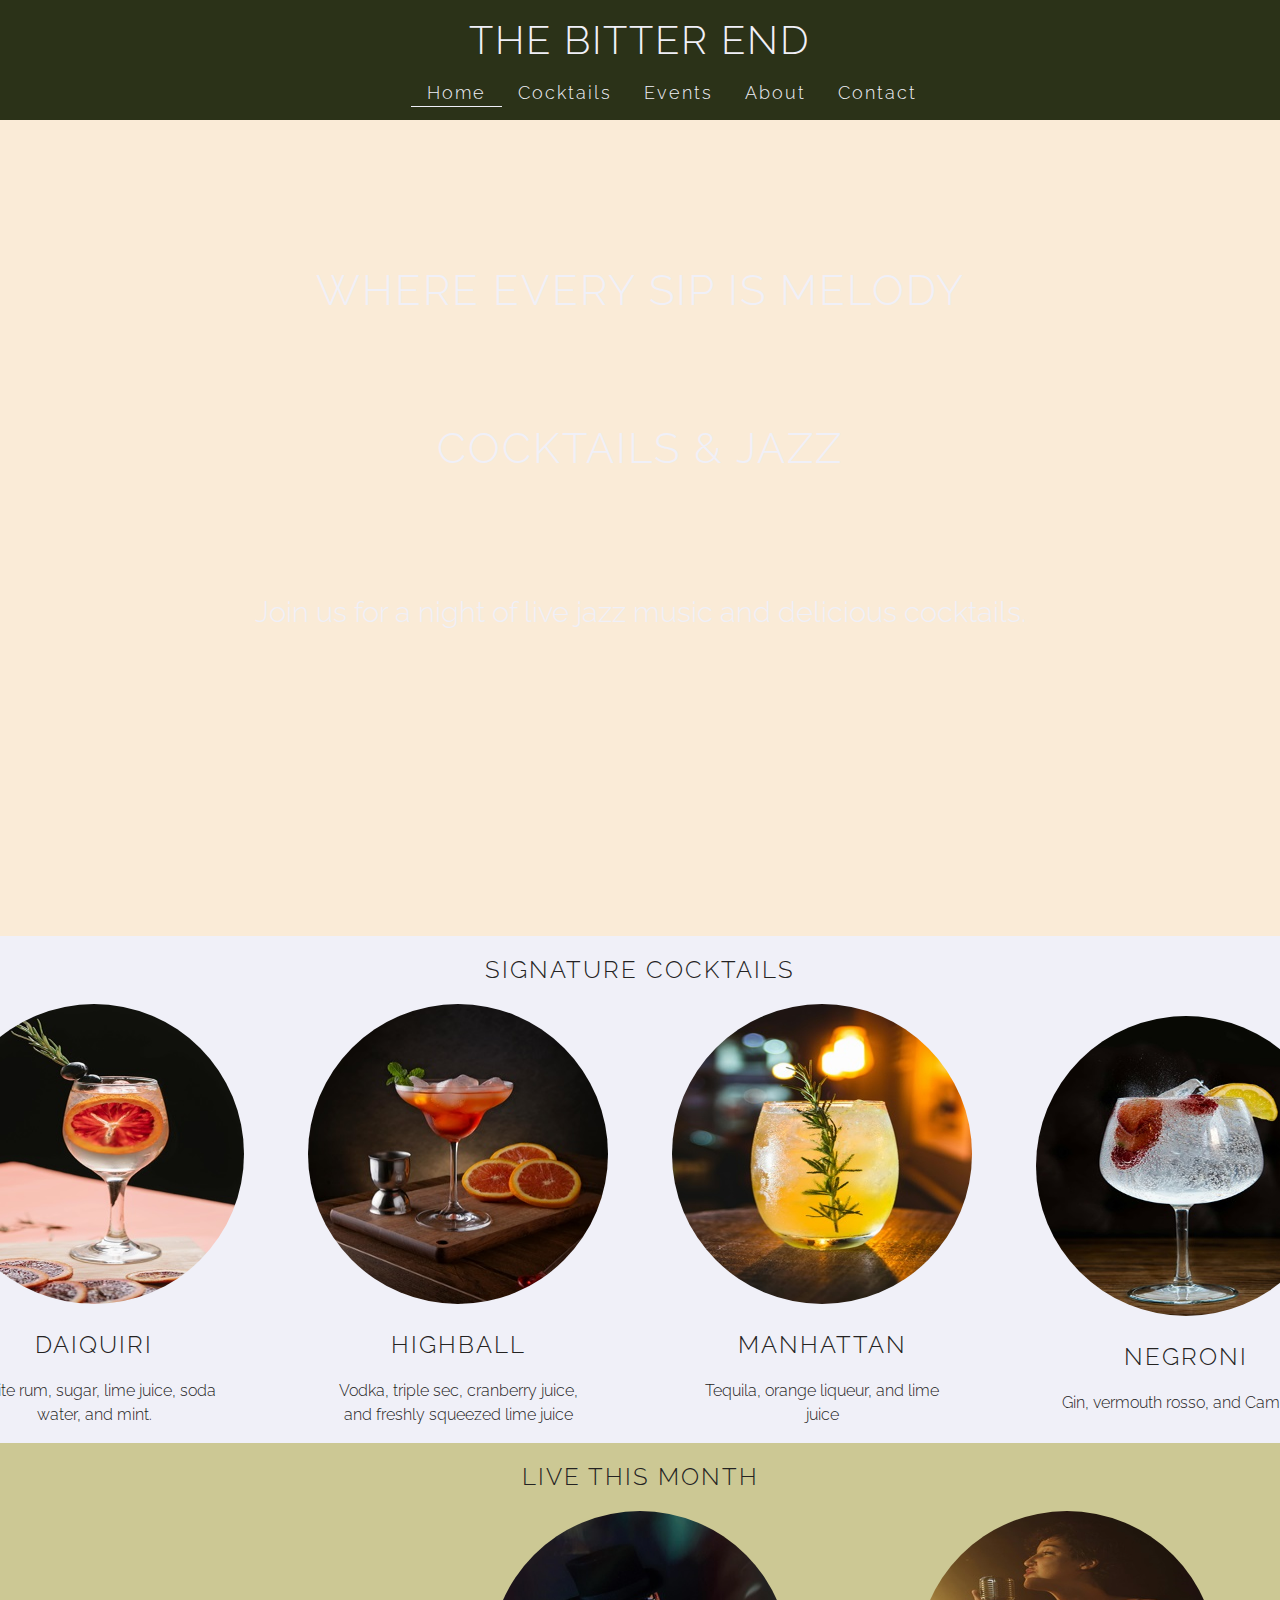
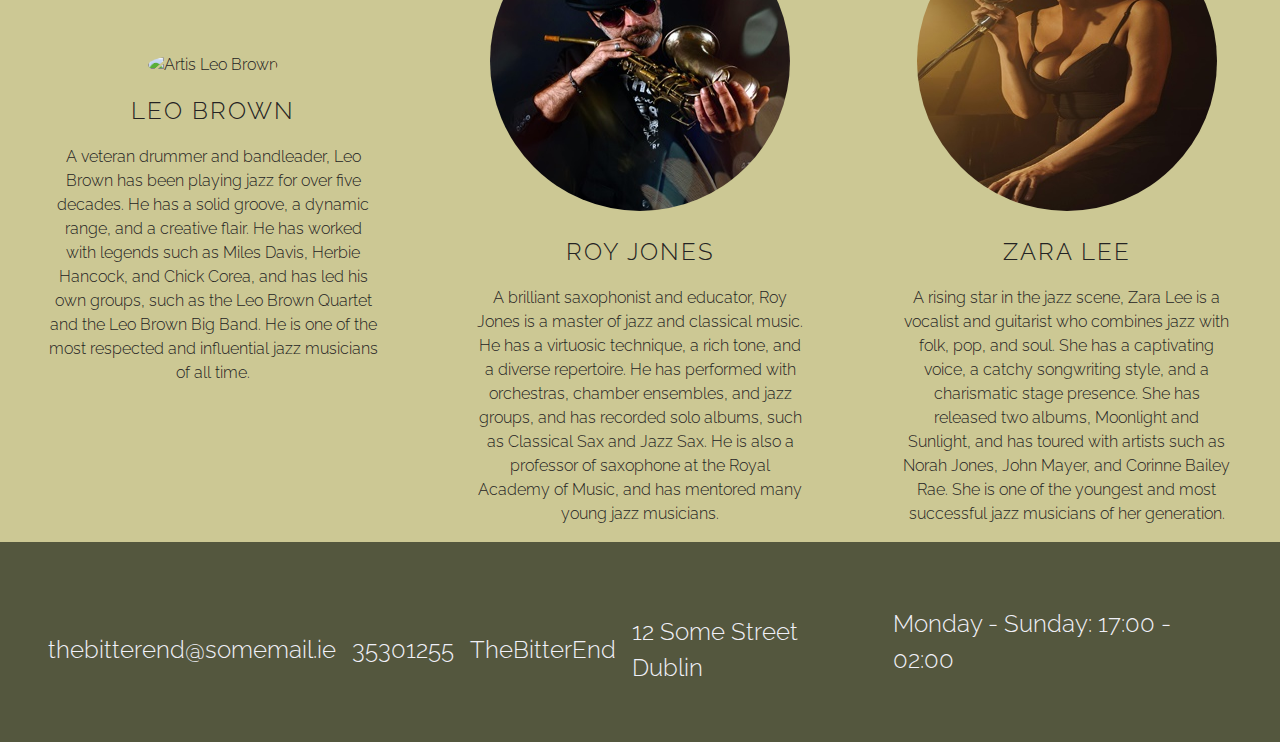
==== index.html @ bc0cfa6f "Update meta tags and remove unnecessary closing tags" ====
<!DOCTYPE html>
<html lang="en">

<head>
    <meta charset="UTF-8">
    <meta name="viewport" content="width=device-width, initial-scale=1.0">

    <!--Meta tags for search engines-->

    <meta name="description" content="The Bitter End is a cocktail bar in Dublin, Ireland. We offer a wide range of
    cocktails and live jazz music.">
    <meta name="keywords"
        content="cocktails, jazz, bar, dublin, ireland, live music, drinks, whiskey, gin, events, cocktail menu">
    <meta name="author" content="The Bitter End">

    <!--Title-->

    <title>The Bitter End</title>

    <!--Favicon-->

    <link rel="apple-touch-icon" sizes="180x180" href="assets/favicon/apple-touch-icon.png">
    <link rel="icon" type="image/png" sizes="32x32" href="assets/favicon/favicon-32x32.png">
    <link rel="icon" type="image/png" sizes="16x16" href="assets/favicon/favicon-16x16.png">
    <link rel="manifest" href="/site.webmanifest">

    <!--Stylesheet links-->

    <link rel="stylesheet" href="assets/css/style.css" type="text/css">

</head>

<body>

    <!--Header-->

    <header>

        <!--Navigation and logo-->

        <label id="top-nav">

                <a href="index.html"><h1 id="logo" class="heading">The Bitter End</h1></a>
            
            <input type="checkbox" id="menu-toggle">
            <nav>
                <ul id="menu">
                    <li><a href="index.html" aria-label="Go to the top of the page" class="active">Home</a></li>
                    <li><a href="drink-menu.html" aria-label="Go to the cocktail menu">Cocktails</a></li>
                    <li><a href="events.html" aria-label="Go to the event page">Events</a></li>
                    <li><a href="about.html" aria-label="Go to the about page">About</a></li>
                    <li><a href="contact.html" aria-label="Go to the contact page">Contact</a></li>
                </ul>
            </nav>
            <span class="icon-bars"><i class="fas fa-bars"></i></span>
        </label>

    </header>

    <!--Main-->

    <main>

        <!--Hero section-->

        <section id="hero">
            <video autoplay muted id="hero-video">
                <source src="assets/video/hero.mp4" type="video/mp4">
                Your browser does not support HTML5 video
            </video>
            <div id="hero-text">
                <h2 class="heading">Where every sip is melody</h2>
                <h3 class="heading">Cocktails & Jazz</h3>
                <p><small><small>Join us for a night of live jazz music and delicious cocktails.</small></small></p>
            </div>
        </section>

        <!--Drinks section-->

        <section id="drinks">
            <h2 class="heading">Signature Cocktails</h2>
            <div id="drink-container">
                <div class="drink-text">
                    <figure>
                        <img src="assets/images/Daiquiri.jpg" alt="Cocktail Daiquiri in glass with ice" class="round-images">
                    </figure>
                    <h3 class="heading">Daiquiri</h3>
                    <p>White rum, sugar, lime juice, soda water, and mint.</p>
                </div>

                <div class="drink-text">
                    <figure>
                        <img src="assets/images/Highball.jpg" alt="Cocktail Highball in glass with ice" class="round-images">
                    </figure>
                    <h3 class="heading">Highball</h3>
                    <p>Vodka, triple sec, cranberry juice, and freshly squeezed lime juice</p>
                </div>

                <div class="drink-text">
                    <figure>
                        <img src="assets/images/Manhattan.jpg" alt="Cocktail Manhattan glass with ice" class="round-images">
                    </figure>
                    <h3 class="heading">Manhattan</h3>
                    <p>Tequila, orange liqueur, and lime juice</p>
                </div>

                <div class="drink-text">
                    <figure>
                        <img src="assets/images/Negroni.jpeg" alt="Cocktail Negroni in glass with ice" class="round-images">
                    </figure>
                    <h3 class="heading">Negroni</h3>
                    <p>Gin, vermouth rosso, and Campari.</p>
                </div>

            </div>
        </section>

        <!--Events section-->

        <section id="events">
            <h2 class="heading">Live This Month</h2>
            <div id="event-container">
                <div class="event-text">
                    <figure>
                        <img src="assets/images/Leo-Brown.jpg" alt="Artis Leo Brown" class="round-images">
                    </figure>
                    <h3 class="heading">Leo Brown</h3>
                    <p>A veteran drummer and bandleader, Leo Brown has been playing jazz for over five decades. He has a
                        solid groove, a dynamic range, and a creative flair. He has worked with legends such as Miles
                        Davis, Herbie Hancock, and Chick Corea, and has led his own groups, such as the Leo Brown
                        Quartet and the Leo Brown Big Band. He is one of the most respected and influential jazz
                        musicians of all time.</p>
                </div>

                <div class="event-text">
                    <figure>
                        <img src="assets/images/Roy-Jones.jpg" alt="Artist Roy Jones" class="round-images">
                    </figure>
                    <h3 class="heading">Roy Jones</h3>
                    <p>A brilliant saxophonist and educator, Roy Jones is a master of jazz and classical music. He has a
                        virtuosic technique, a rich tone, and a diverse repertoire. He has performed with orchestras,
                        chamber ensembles, and jazz groups, and has recorded solo albums, such as Classical Sax and Jazz
                        Sax. He is also a professor of saxophone at the Royal Academy of Music, and has mentored many
                        young jazz musicians.</p>
                </div>

                <div class="event-text">
                    <figure>
                        <img src="assets/images/Zara-Lee.jpg" alt="Artis Zara Lee" class="round-images">
                    </figure>
                    <h3 class="heading">Zara Lee</h3>
                    <p>A rising star in the jazz scene, Zara Lee is a vocalist and guitarist who combines jazz with
                        folk, pop, and soul. She has a captivating voice, a catchy songwriting style, and a charismatic
                        stage presence. She has released two albums, Moonlight and Sunlight, and has toured with artists
                        such as Norah Jones, John Mayer, and Corinne Bailey Rae. She is one of the youngest and most
                        successful jazz musicians of her generation.</p>
                </div>

            </div>
        </section>

    </main>

    <!--Footer-->

    <footer>

        <!--Contact info container-->

        <div id="contact-container">

            <!--Email-->

            <div id="email">
                <a href="mailto:thebitterend@somemail.ie" target="_blank" rel="noopener"
                    aria-label="Send us an email (link opens in a new tab)"><i
                        class="fas fa-envelope"></i>thebitterend@somemail.ie</a>
            </div>

            <!--Phone-->

            <div id="phone">
                <a href="tel:35301255" target="_blank" rel="noopener" aria-label="Call us (link opens in a new tab)"><i
                        class="fas fa-phone"></i>35301255</a>
            </div>

            <!--Social media-->

            <div id="social-media">
                <a href="https://www.instagram.com" target="_blank" rel="noopener"
                    aria-label="Visit us on Instagram (link opens in a new tab)"><i
                        class="fab fa-instagram"></i>TheBitterEnd</a>
            </div>

            <!--Location-->

            <div id="location">
                <a href="https://www.google.com/maps" target="_blank" rel="noopener"
                    aria-label="Visit us on Instagram (link opens in a new tab)"><i class="fas fa-map-marker-alt"></i>12
                    Some
                    Street Dublin</a>
            </div>

            <!--Opening hours-->

            <div id="hours">
                <i class="far fa-clock"></i>
                <p>Monday - Sunday: 17:00 - 02:00</p>
            </div>

        </div>

    </footer>

    <!--Kit for FontAwesome-->

    <script src="https://kit.fontawesome.com/b5858c5905.js" crossorigin="anonymous"></script>

    <!--Link to JavaScript file-->

    <script src="assets/js/script.js"></script>

</body>

</html>
---- assets/css/style.css ----
/* This is the main stylesheet for the site */
/* Import Google fonts */
@import url('https://fonts.googleapis.com/css2?family=Raleway:ital,wght@0,100..900;1,100..900&display=swap');

/* Override browser defaults */
* {
    margin: 0;
    padding: 0;
    box-sizing: border-box;
}

/* Set global styles */
body {
    background-color: #faebd7;
    min-height: 100vh;
    display: flex;
    flex-direction: column;
    /* Generic font for the site */
    font-family: 'Raleway', sans-serif;
    font-optical-sizing: auto;
    font-weight: 300;
    line-height: 1.5;
    color: #242323;
}

/* Set styles for headings */
.heading {
    font-size: 1.5rem;
    padding: 1rem;
    text-transform: uppercase;
    letter-spacing: 2px;
    font-weight: 300;
}

/* Header and logo */
header {
    background-color: #2b3218;
    position: fixed;
    width: 100%;
    z-index: 1;
    height: 50px;
}

#logo {
    color: #f0f0f8;
    padding: 10px;
    font-weight: 300;
    margin: 0 10px;
}

/* Navigation menu */
#top-nav a {
    text-decoration: none;
    display: block;
    width: 70%;
    /* Remove underline from links */
}

li>a {
    color: #242323;
}

#menu {
    font-size: 110%;
    letter-spacing: 2px;
    list-style: none;
}

/* Hide the checkbox */
#menu-toggle {
    display: none;
}

/*Style bars menu icon */
.icon-bars {
    display: block;
    position: absolute;
    right: 20px;
    top: 0;
    z-index: 2;
    font-size: 25px;
    cursor: pointer;
    color: #f0f0f8;
    padding-top: 5px;
}

/* Style Navigation menu */
nav {
    position: fixed;
    left: -250px;
    width: 250px;
    height: 100%;
    background-color: #f0f0f8;
    transition: 0.5s;
    z-index: 1;
}

/* Style Navigation menu links */
nav ul li a {
    display: block;
    padding: 15px;
}

/* Style the active link */
nav ul li a.active {
    background-color: #ccc894;
}

#menu a:hover {
    background-color: #ccc89465;
}

/* Show the navigation menu when checkbox is checked */
#menu-toggle:checked+nav {
    left: 0;
}

/* Main */
main {
    /* Make main take up all available space and push footer to bottom */
    flex: 1 0 auto;
    /* Enable flex properties for child elements */
    display: flex;
    flex-direction: column;
    /* Add space between main and footer */
    margin-top: 36px;
}

/* Hero section */
#hero {
    width: 100%;
    height: 100vh;
}

/* Style hero video background */
#hero-video {
    width: 100%;
    height: 100%;
    object-fit: cover;
}

/*Center and align content in hero section */
#hero-text {
    font-size: 130%;
    display: flex;
    flex-direction: column;
    justify-content: center;
    width: 100%;
    text-align: center;
    position: absolute;
    top: 50%;
    left: 50%;
    transform: translate(-50%, -50%);
    padding: 0 5px;
    color: #f0f0f8;
}

#hero-text h3,
#hero-text p {
    padding-top: 80px;
}

/* Drinks / events drink-menu.html/about pages sections to center containt */
#drinks,
#events,
#cocktail-menu,
#about {
    background-color: #f0f0f8;
    text-align: center;
    display: flex;
    flex-direction: column;
    justify-content: center;
    align-items: center;
}

.drink-container>h2,
h3,
p {
    padding: 0 1rem 1rem 1rem;
}

/* Style images of the page make them round */
.round-images {
    height: 90vw;
    width: 90vw;
    border-radius: 50%;
    max-height: 300px;
    max-width: 300px;
}

/* Events section */
#events {
    background-color: #ccc894;
}

/* Footer */
footer {
    background-color: rgb(43, 50, 24, 0.8);
    color: #f0f0f8;
}

/* style for footer links */
#contact-container div {
    display: flex;
    flex-direction: column;
    justify-content: center;
    align-items: center;
    padding: 0.5rem;
}

/* Display icon on top */
#contact-container i {
    display: block;
    font-size: 150%;
    text-align: center;
    padding-bottom: 1rem;
}

footer a {
    text-decoration: none;
    color: #f0f0f8;
}

/* Style for drink-menu page */
#menu-container h1 {
    text-decoration-line: underline;
    font-size: 200%;
}

/* Create border around cocktail menu on drink-menu.html */
#menu-container {
    border: 2px solid #242323;
    padding: 20px;
    margin: 20px 20px;
    max-width: 600px;
}

/* About.html page */
#about-text {
    max-width: 800px;
    padding: 0 20px;
}

#about-image {
    width: 100%;
    height: 200px;
}

.about-heading {
    text-decoration-line: underline;
}

/* Contact.html page */
/* Style contact form */
#contact-form {
    background-image: url('../images/contact-form.webp');
    background-size: cover;
    background-position: 75%;
    padding: 10px;
    flex-grow: 1;
}

form {
    background-color: rgb(60, 60, 60, 0.8);
    color: #f0f0f8;
    padding: 0 10px 10px 10px;
}

.input-text {
    width: 100%;
    padding: 10px;
    color: #f0f0f8;
    background-color: transparent;
    border: 1px solid #fff;
    border-radius: 2px;
    margin: 5px 0 10px 0;
}

textarea {
    height: 200px;
}

.input-text:hover {
    border-color: #242323;
}

/* Change color of placeholder text */
::placeholder {
    color: #ffffffa4;
}

/* Style submit button */
#submit-button {
    font-size: 100%;
    padding: 10px 20px;
    border-radius: 2px;
    border: 1px solid #f0f0f8;
    cursor: pointer;
}

#submit-button:hover {
    background-color: #8E9680;
}

/* Style for confirmation message */
#confirmation-page {
    background-image: url('../images/confirmation-image.jpg');
    background-size: cover;
    padding: 10px;
    flex-grow: 1;

}

#confirmation-message {
    background-color: rgb(60, 60, 60, 0.8);
    color: #f0f0f8;
    padding: 10px 10px 20px 10px;
    margin: 40px;
    text-align: center;
    border: 1px solid #242323;
}

/* Style for back to home link */
.button {
    display: inline-block;
    padding: 10px 20px;
    background-color: #f0f0f8;
    color: #242323;
    text-align: center;
    border-radius: 5px;
    font-weight: bold;
    text-decoration: none;
}

/* Styles for events.html page */
table {
    border-collapse: collapse;
    text-align: center;
    margin: 40px 5px;
}

td,
th {
    border: 1px solid #242323;
}

table a {
    text-decoration: none;
    color: #242323;
}

.hide {
    display: none;
}

#event-page h2,
h3,
h4 {
    text-transform: uppercase;
    letter-spacing: 0.8px;
    font-weight: 500;
}

/* Media queries for responsive design */
/* For tablets and larger screens 768px and up */
@media (min-width: 768px) {

    /* Header and contetnt to be centered */
    header {
        display: block;
        text-align: center;
        justify-content: space-between;
        align-items: center;
        padding: 0 2rem;
        height: 120px;
    }
    
    #top-nav a {
        width: 100%;
    }

    /* Logo */
    #logo {
        font-size: 250%;
    }

    /* Navigation menu */
    nav {
        position: static;
        width: auto;
        height: auto;
        background-color: transparent;
    }

    /* Navigation menu links */
    nav ul {
        display: flex;
        flex-direction: row;
        justify-content: center;
    }

    nav ul li a {
        padding: 0;
        margin-left: 2rem;
        color: #f0f0f8;
    }

    /* Style active link */
    nav ul li a.active {
        background-color: transparent;
        border-bottom: 1px solid #f0f0f8;
    }

    #menu a:hover {
        background-color: transparent;
        border-bottom: 1px solid #f0f0f8;
    }

    /* Hide icon bars */
    .icon-bars {
        display: none;
    }

    #menu>li {
        margin-bottom: 0.5rem;
    }

    /* Hero section */
    #hero-text h2,
    #hero-text h3,
    #hero-text p {
        font-size: 200%;
    }

    /* Styles for events.html page */
    table {
        text-align: center;
        margin: 120px auto;
    }

    td {
        width: 300px;
        height: 75px;
    }

    #event-page {
        max-width: 940px;
        margin: 0 auto;
        height: 800px;
    }

    #event-page h4 {
        font-size: 20px;
    }

    #event-page h2 {
        font-size: 36px;
    }

    #event-page h3 {
        font-size: 24px;
    }

    table a:hover {
        color:#ccc894;
    }

    /* Drink menu page */
    /* Styles for drinks.html page*/
    #menu-container {
        margin-top: 90px;
    }

    /* About.html page */
    #about-image {
        width: 100%;
        height: 650px;
    }

    /* Contact.html page */
    #contact-form {
        background-position: center;
        position: relative;
        height: 900px;
    }

    form {
        max-width: 400px;
        position: absolute;
        left: 15%;
        top: 150px;
        padding: 0 20px 10px 20px;
    }

    /* Confirmation page */
    #confirmation-page {
        height: 900px;
        background-position: center;
        background-repeat: no-repeat;
        background-size: 100% 100%;
    }

    #confirmation-message {
        position: absolute;
        top: 40%;
        left: 50%;
        transform: translate(-50%, -50%);
        max-width: 800px;
    }

    .button:hover {
        background-color: #ccc894;
    }
    /* Footer */
#contact-container {
    font-size: 150%;
}
}

/* For Extra Large Devices (Large Laptops/Desktops) 1200px and up */
@media (min-width: 1200px) {

    /* Drinks and event section*/
    #drink-container,
    #event-container {
        display: flex;
        flex-direction: row;
        justify-content: space-evenly;
        align-items: center;
    }

    .drink-text,
    .event-text {
        width: 50%;
        padding: 0 2rem;
    }

    /*Footer */
    /* Display footer links in a row */
    #contact-container {
        display: flex;
        flex-direction: row;
        justify-content: space-evenly;
        padding: 4rem;
        font-size: 150%;
        padding: 40px;
    }
}
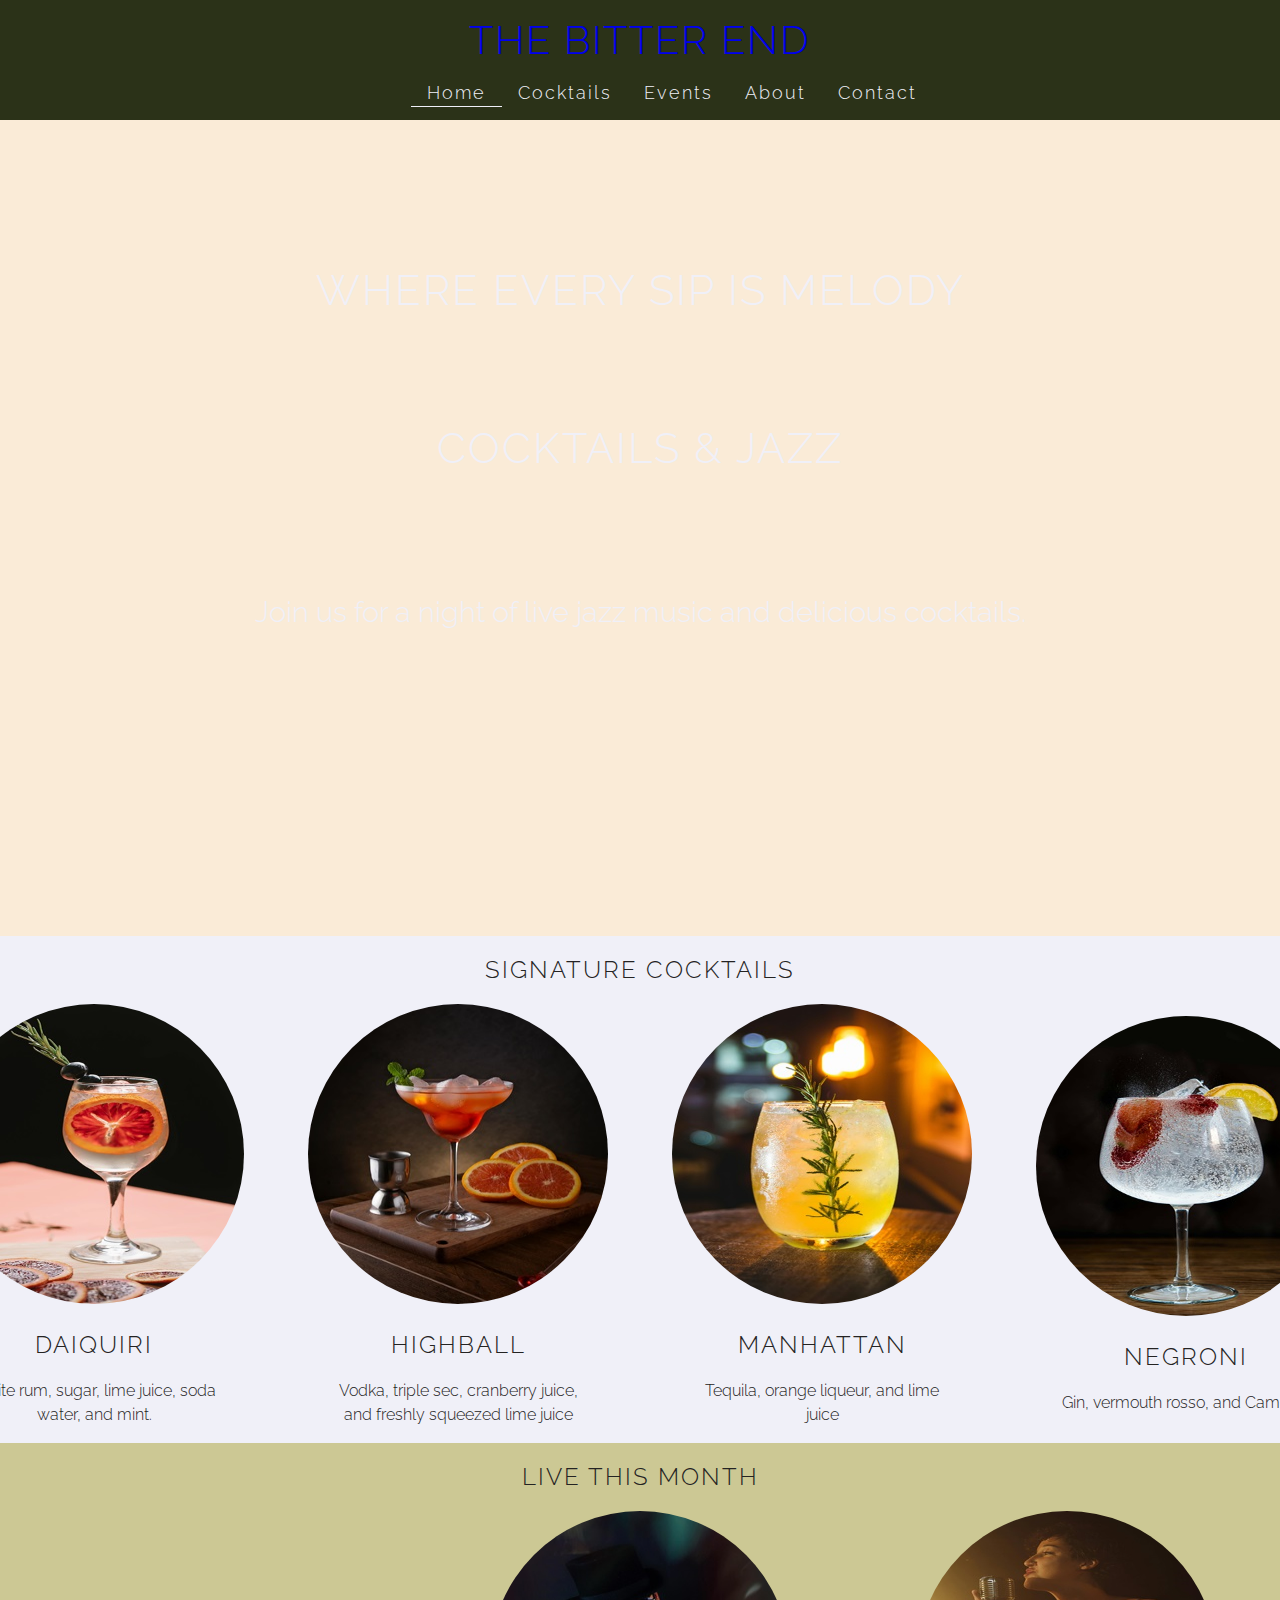
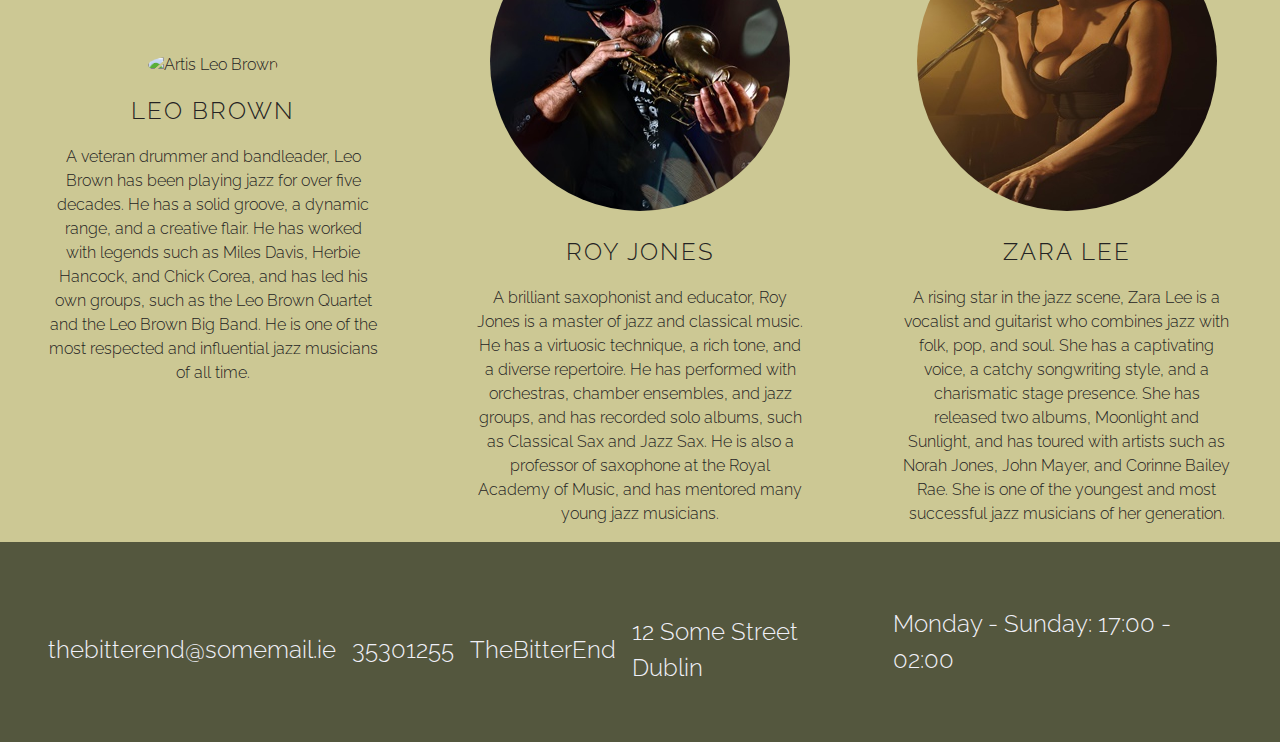
==== commit ec41e385: "Refactor navigation and logo HTML structure element h1 was not allowed as child of element" ====
--- a/index.html
+++ b/index.html
@@ -38,9 +38,9 @@
 
         <!--Navigation and logo-->
 
-        <label id="top-nav">
-
-                <a href="index.html"><h1 id="logo" class="heading">The Bitter End</h1></a>
+        <div id="top-nav">
+
+                <h1 id="logo" class="heading"><a href="index.html">The Bitter End</a></h1>
             
             <input type="checkbox" id="menu-toggle">
             <nav>
@@ -53,7 +53,7 @@
                 </ul>
             </nav>
             <span class="icon-bars"><i class="fas fa-bars"></i></span>
-        </label>
+        </div>
 
     </header>
 
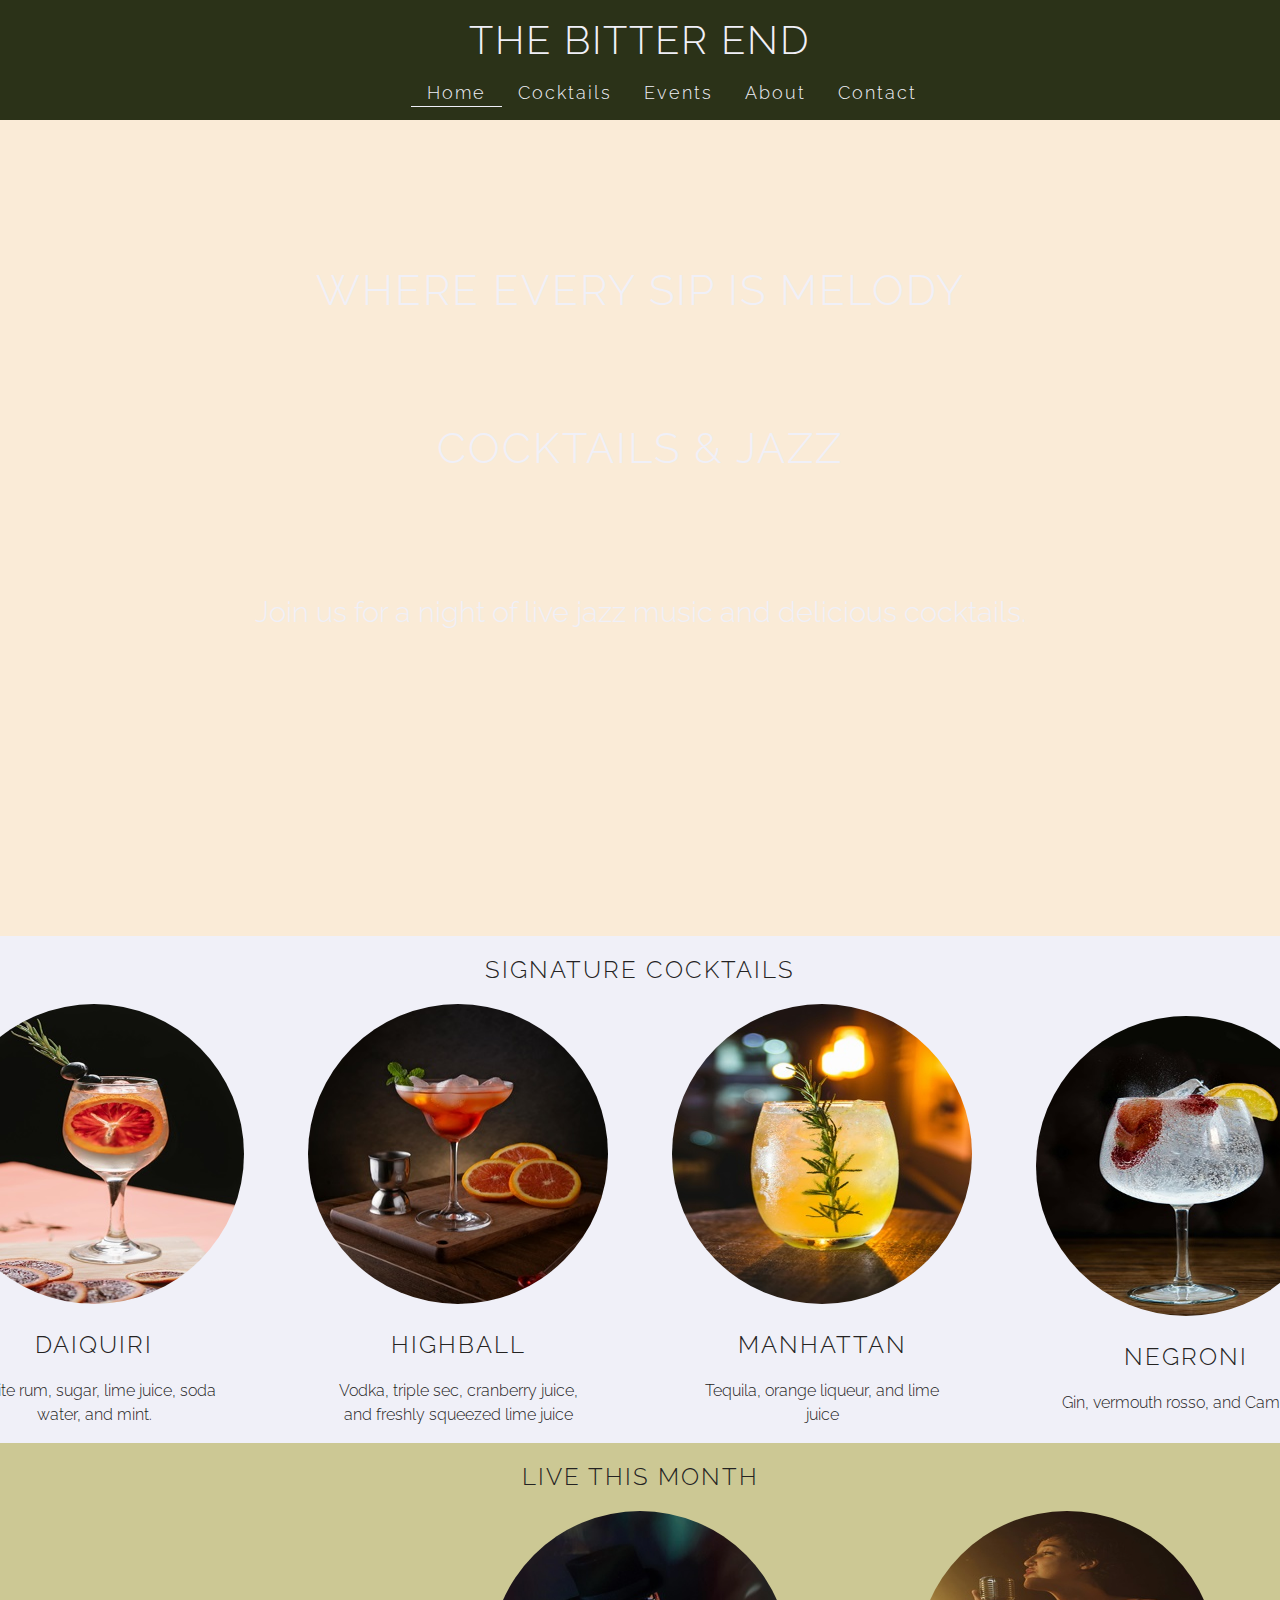
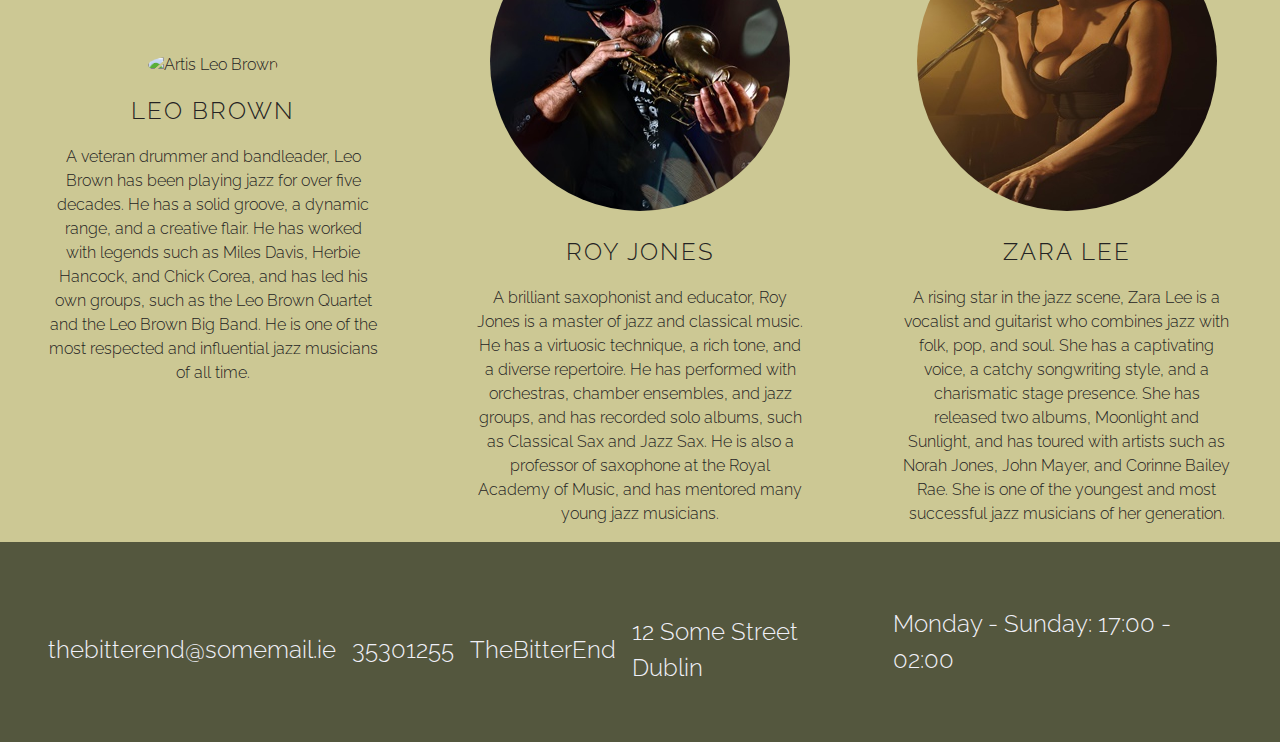
==== commit 1035f483: "Fix navigation lable in html files" ====
--- a/index.html
+++ b/index.html
@@ -38,7 +38,7 @@
 
         <!--Navigation and logo-->
 
-        <div id="top-nav">
+        <label id="top-nav">
 
                 <h1 id="logo" class="heading"><a href="index.html">The Bitter End</a></h1>
             
@@ -53,7 +53,7 @@
                 </ul>
             </nav>
             <span class="icon-bars"><i class="fas fa-bars"></i></span>
-        </div>
+        </label>
 
     </header>
 
--- a/assets/css/style.css
+++ b/assets/css/style.css
@@ -17,7 +17,6 @@
     flex-direction: column;
     /* Generic font for the site */
     font-family: 'Raleway', sans-serif;
-    font-optical-sizing: auto;
     font-weight: 300;
     line-height: 1.5;
     color: #242323;
@@ -41,19 +40,23 @@
     height: 50px;
 }
 
-#logo {
-    color: #f0f0f8;
+header a {
+    text-decoration: none;
+    color: #f0f0f8;
+}
+
+#logo {    
     padding: 10px;
     font-weight: 300;
-    margin: 0 10px;
+    margin: 0 10px;    
 }
 
 /* Navigation menu */
 #top-nav a {
+    /* Remove underline from links */
     text-decoration: none;
     display: block;
-    width: 70%;
-    /* Remove underline from links */
+    width: 70%;    
 }
 
 li>a {
@@ -222,7 +225,7 @@
 }
 
 /* Style for drink-menu page */
-#menu-container h1 {
+#menu-container h2 {
     text-decoration-line: underline;
     font-size: 200%;
 }
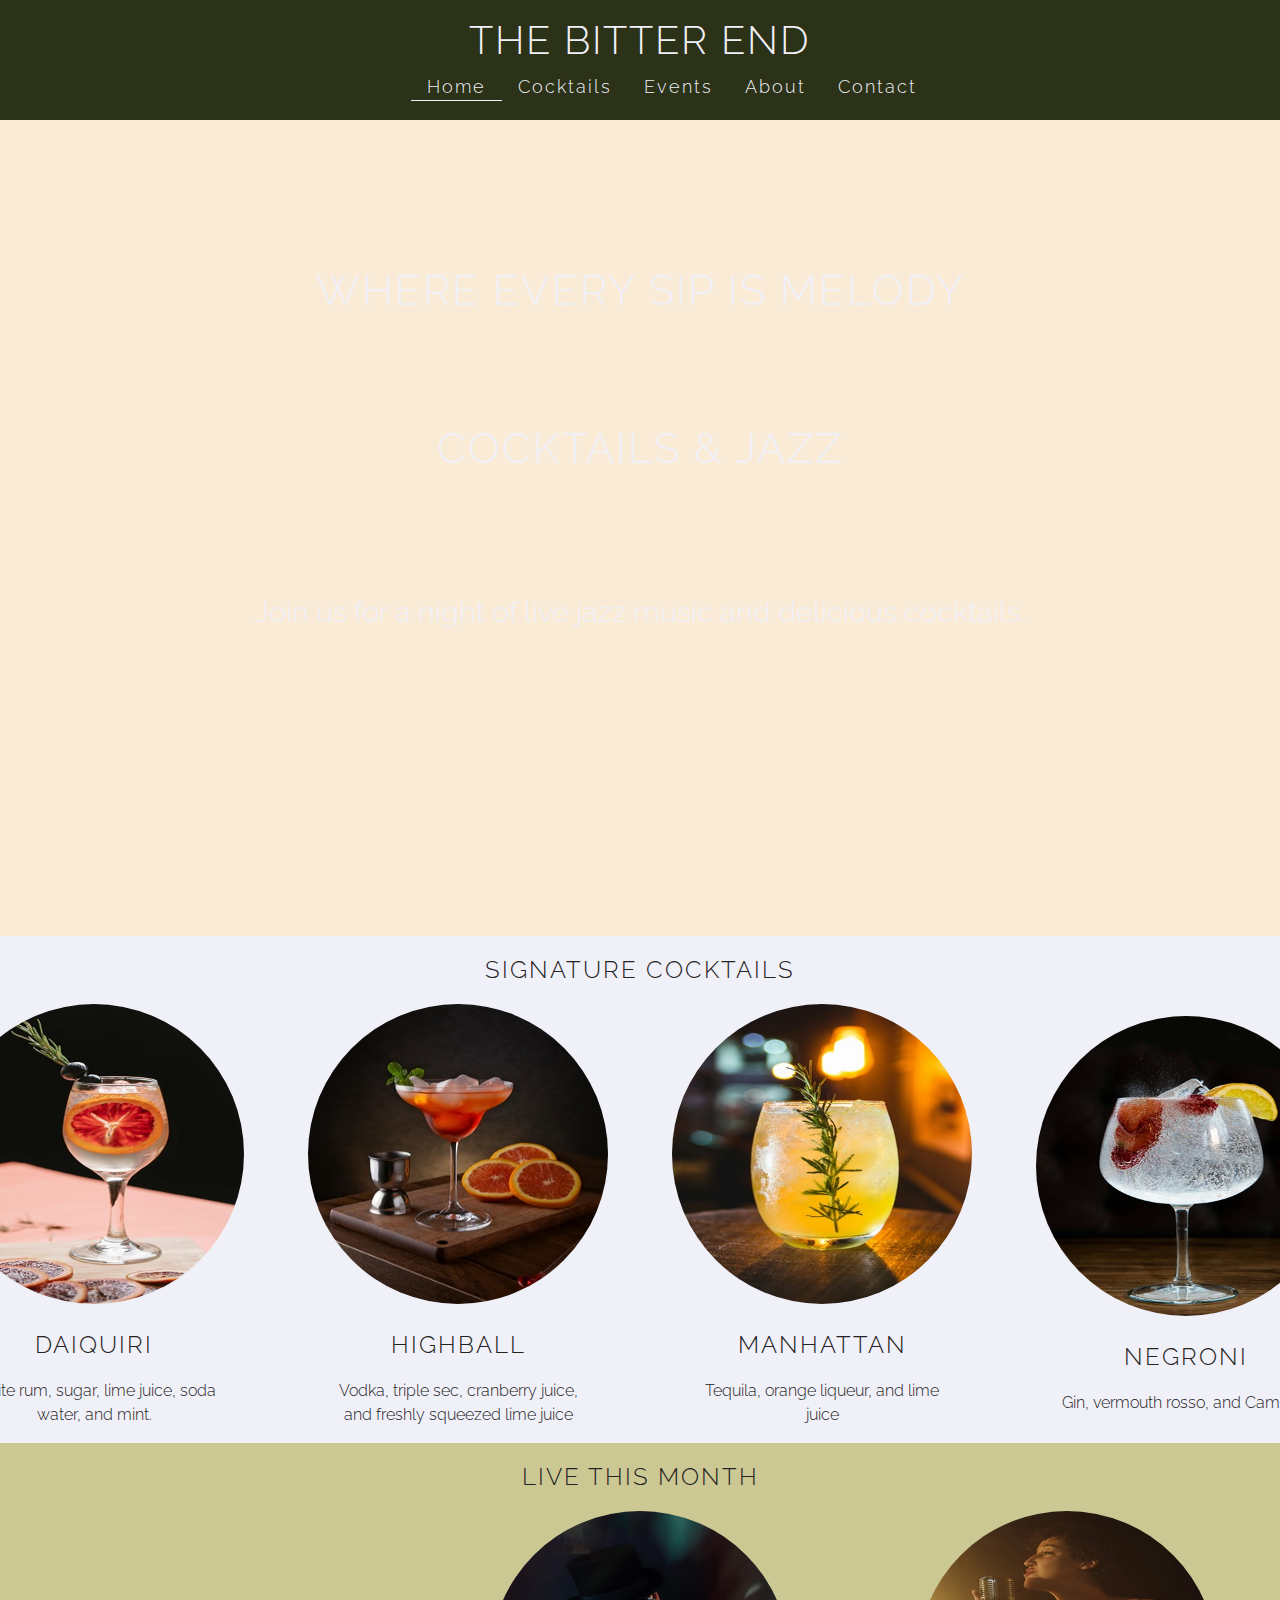
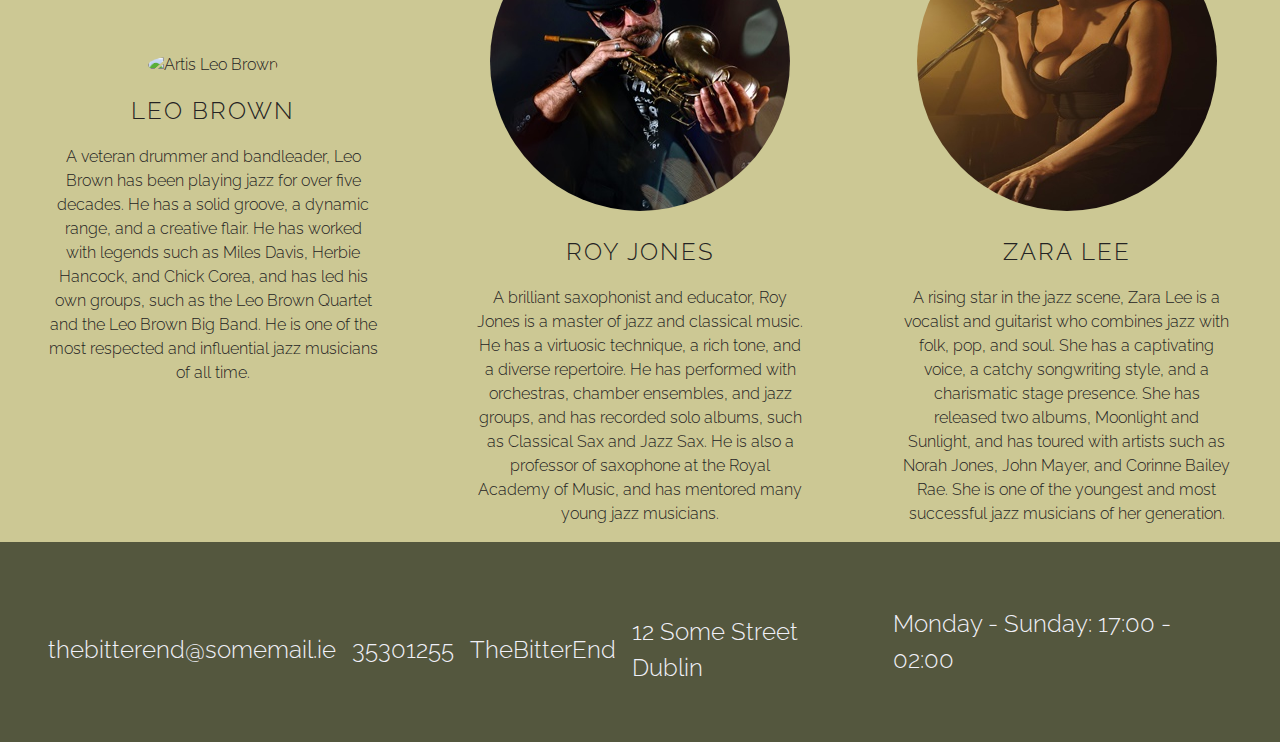
==== commit 67b4a906: "Move h1 logo in html files not allowed as child element of lable" ====
--- a/index.html
+++ b/index.html
@@ -38,10 +38,8 @@
 
         <!--Navigation and logo-->
 
+        <h1 id="logo" class="heading"><a href="index.html">The Bitter End</a></h1>
         <label id="top-nav">
-
-                <h1 id="logo" class="heading"><a href="index.html">The Bitter End</a></h1>
-            
             <input type="checkbox" id="menu-toggle">
             <nav>
                 <ul id="menu">
@@ -82,7 +80,8 @@
             <div id="drink-container">
                 <div class="drink-text">
                     <figure>
-                        <img src="assets/images/Daiquiri.jpg" alt="Cocktail Daiquiri in glass with ice" class="round-images">
+                        <img src="assets/images/Daiquiri.jpg" alt="Cocktail Daiquiri in glass with ice"
+                            class="round-images">
                     </figure>
                     <h3 class="heading">Daiquiri</h3>
                     <p>White rum, sugar, lime juice, soda water, and mint.</p>
@@ -90,7 +89,8 @@
 
                 <div class="drink-text">
                     <figure>
-                        <img src="assets/images/Highball.jpg" alt="Cocktail Highball in glass with ice" class="round-images">
+                        <img src="assets/images/Highball.jpg" alt="Cocktail Highball in glass with ice"
+                            class="round-images">
                     </figure>
                     <h3 class="heading">Highball</h3>
                     <p>Vodka, triple sec, cranberry juice, and freshly squeezed lime juice</p>
@@ -98,7 +98,8 @@
 
                 <div class="drink-text">
                     <figure>
-                        <img src="assets/images/Manhattan.jpg" alt="Cocktail Manhattan glass with ice" class="round-images">
+                        <img src="assets/images/Manhattan.jpg" alt="Cocktail Manhattan glass with ice"
+                            class="round-images">
                     </figure>
                     <h3 class="heading">Manhattan</h3>
                     <p>Tequila, orange liqueur, and lime juice</p>
@@ -106,7 +107,8 @@
 
                 <div class="drink-text">
                     <figure>
-                        <img src="assets/images/Negroni.jpeg" alt="Cocktail Negroni in glass with ice" class="round-images">
+                        <img src="assets/images/Negroni.jpeg" alt="Cocktail Negroni in glass with ice"
+                            class="round-images">
                     </figure>
                     <h3 class="heading">Negroni</h3>
                     <p>Gin, vermouth rosso, and Campari.</p>
--- a/assets/css/style.css
+++ b/assets/css/style.css
@@ -46,7 +46,7 @@
 }
 
 #logo {    
-    padding: 10px;
+    padding: 10px 10px 4px 10px;
     font-weight: 300;
     margin: 0 10px;    
 }
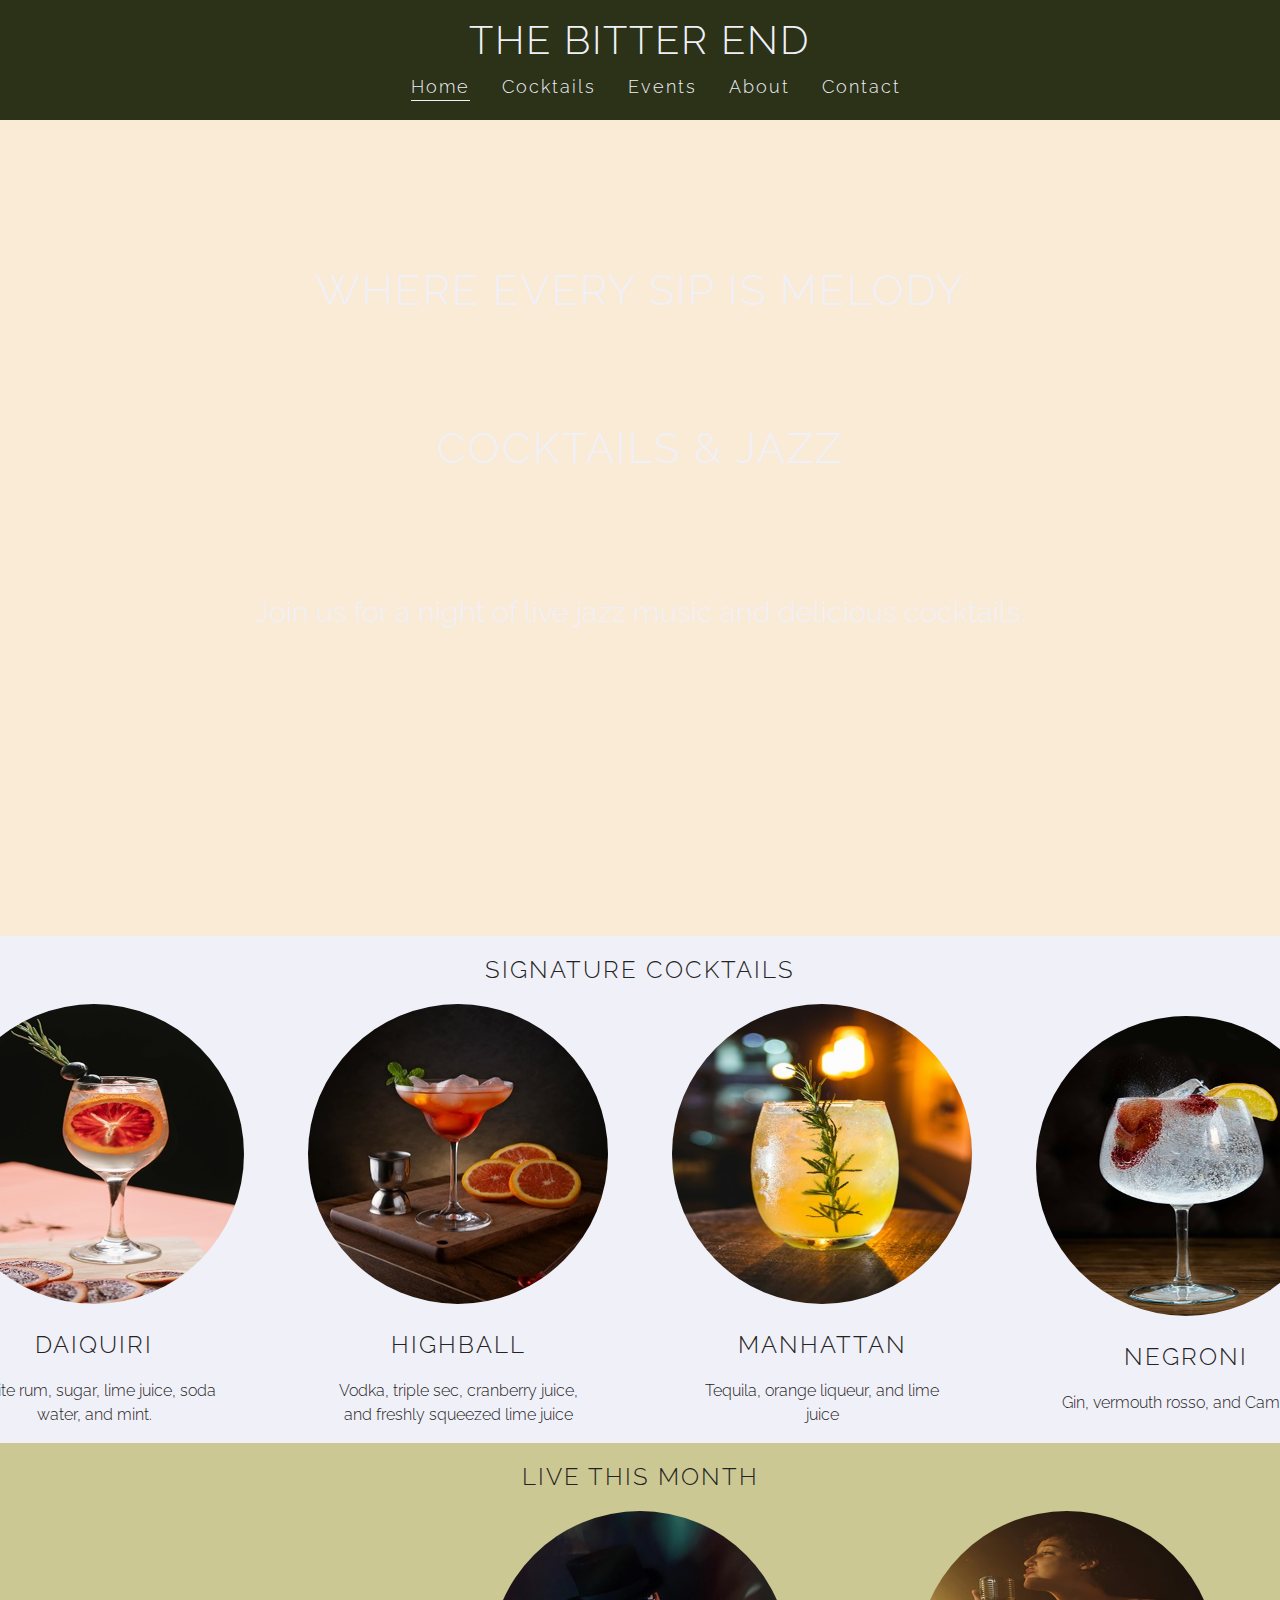
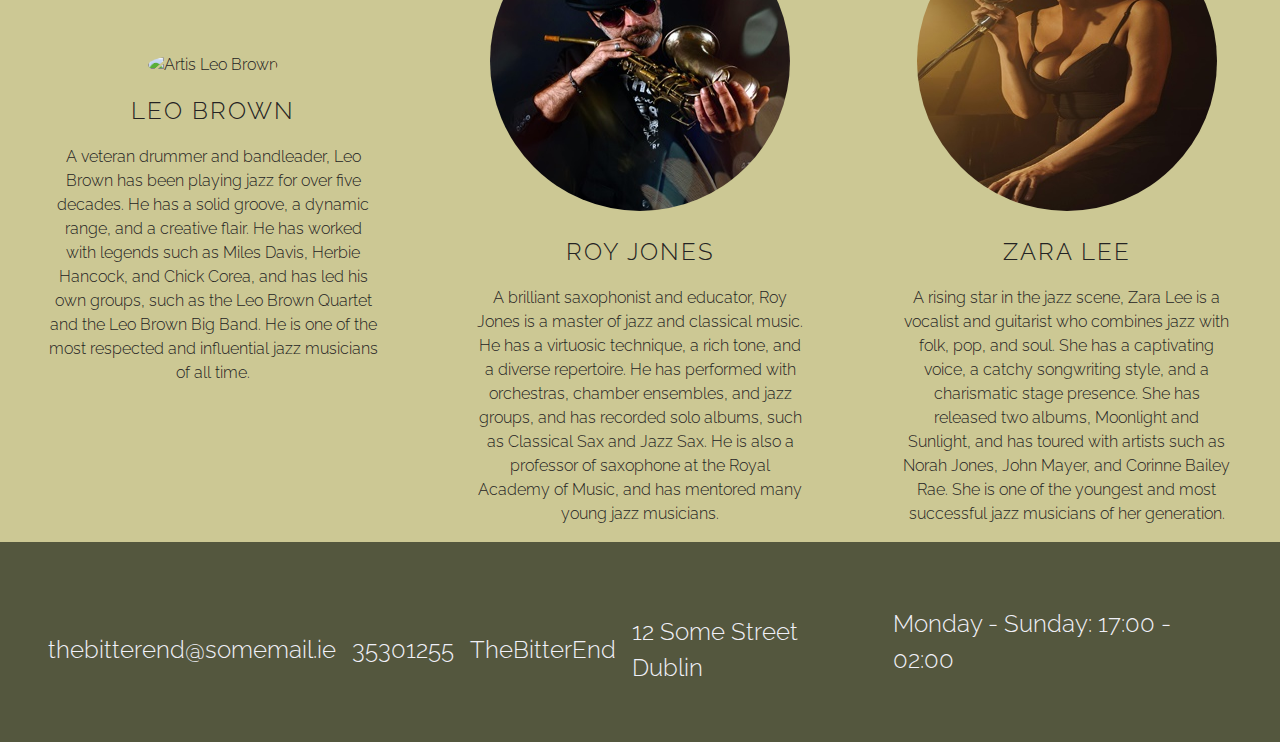
==== commit 9fff3560: "Update navigation menu styling and hide icon bars for larger screens as element nav not allowed as c" ====
--- a/index.html
+++ b/index.html
@@ -39,20 +39,17 @@
         <!--Navigation and logo-->
 
         <h1 id="logo" class="heading"><a href="index.html">The Bitter End</a></h1>
-        <label id="top-nav">
-            <input type="checkbox" id="menu-toggle">
-            <nav>
-                <ul id="menu">
-                    <li><a href="index.html" aria-label="Go to the top of the page" class="active">Home</a></li>
-                    <li><a href="drink-menu.html" aria-label="Go to the cocktail menu">Cocktails</a></li>
-                    <li><a href="events.html" aria-label="Go to the event page">Events</a></li>
-                    <li><a href="about.html" aria-label="Go to the about page">About</a></li>
-                    <li><a href="contact.html" aria-label="Go to the contact page">Contact</a></li>
-                </ul>
-            </nav>
-            <span class="icon-bars"><i class="fas fa-bars"></i></span>
-        </label>
-
+        <input type="checkbox" id="menu-toggle" name="menu-toggle">
+        <label for="menu-toggle" class="nav-toggle-label"><i class="fas fa-bars icon-bars"></i></label>
+        <nav>
+            <ul id="menu">
+                <li><a href="index.html" aria-label="Go to the top of the page" class="active">Home</a></li>
+                <li><a href="drink-menu.html" aria-label="Go to the cocktail menu">Cocktails</a></li>
+                <li><a href="events.html" aria-label="Go to the event page">Events</a></li>
+                <li><a href="about.html" aria-label="Go to the about page">About</a></li>
+                <li><a href="contact.html" aria-label="Go to the contact page">Contact</a></li>
+            </ul>
+        </nav>
     </header>
 
     <!--Main-->
--- a/assets/css/style.css
+++ b/assets/css/style.css
@@ -114,7 +114,8 @@
 }
 
 /* Show the navigation menu when checkbox is checked */
-#menu-toggle:checked+nav {
+#menu-toggle:checked~nav {
+    display: block;
     left: 0;
 }
 
@@ -407,6 +408,10 @@
         margin-left: 2rem;
         color: #f0f0f8;
     }
+    /* Hide icon bars */
+    .nav-toggle-label {
+        display: none;
+    }
 
     /* Style active link */
     nav ul li a.active {
@@ -417,11 +422,6 @@
     #menu a:hover {
         background-color: transparent;
         border-bottom: 1px solid #f0f0f8;
-    }
-
-    /* Hide icon bars */
-    .icon-bars {
-        display: none;
     }
 
     #menu>li {
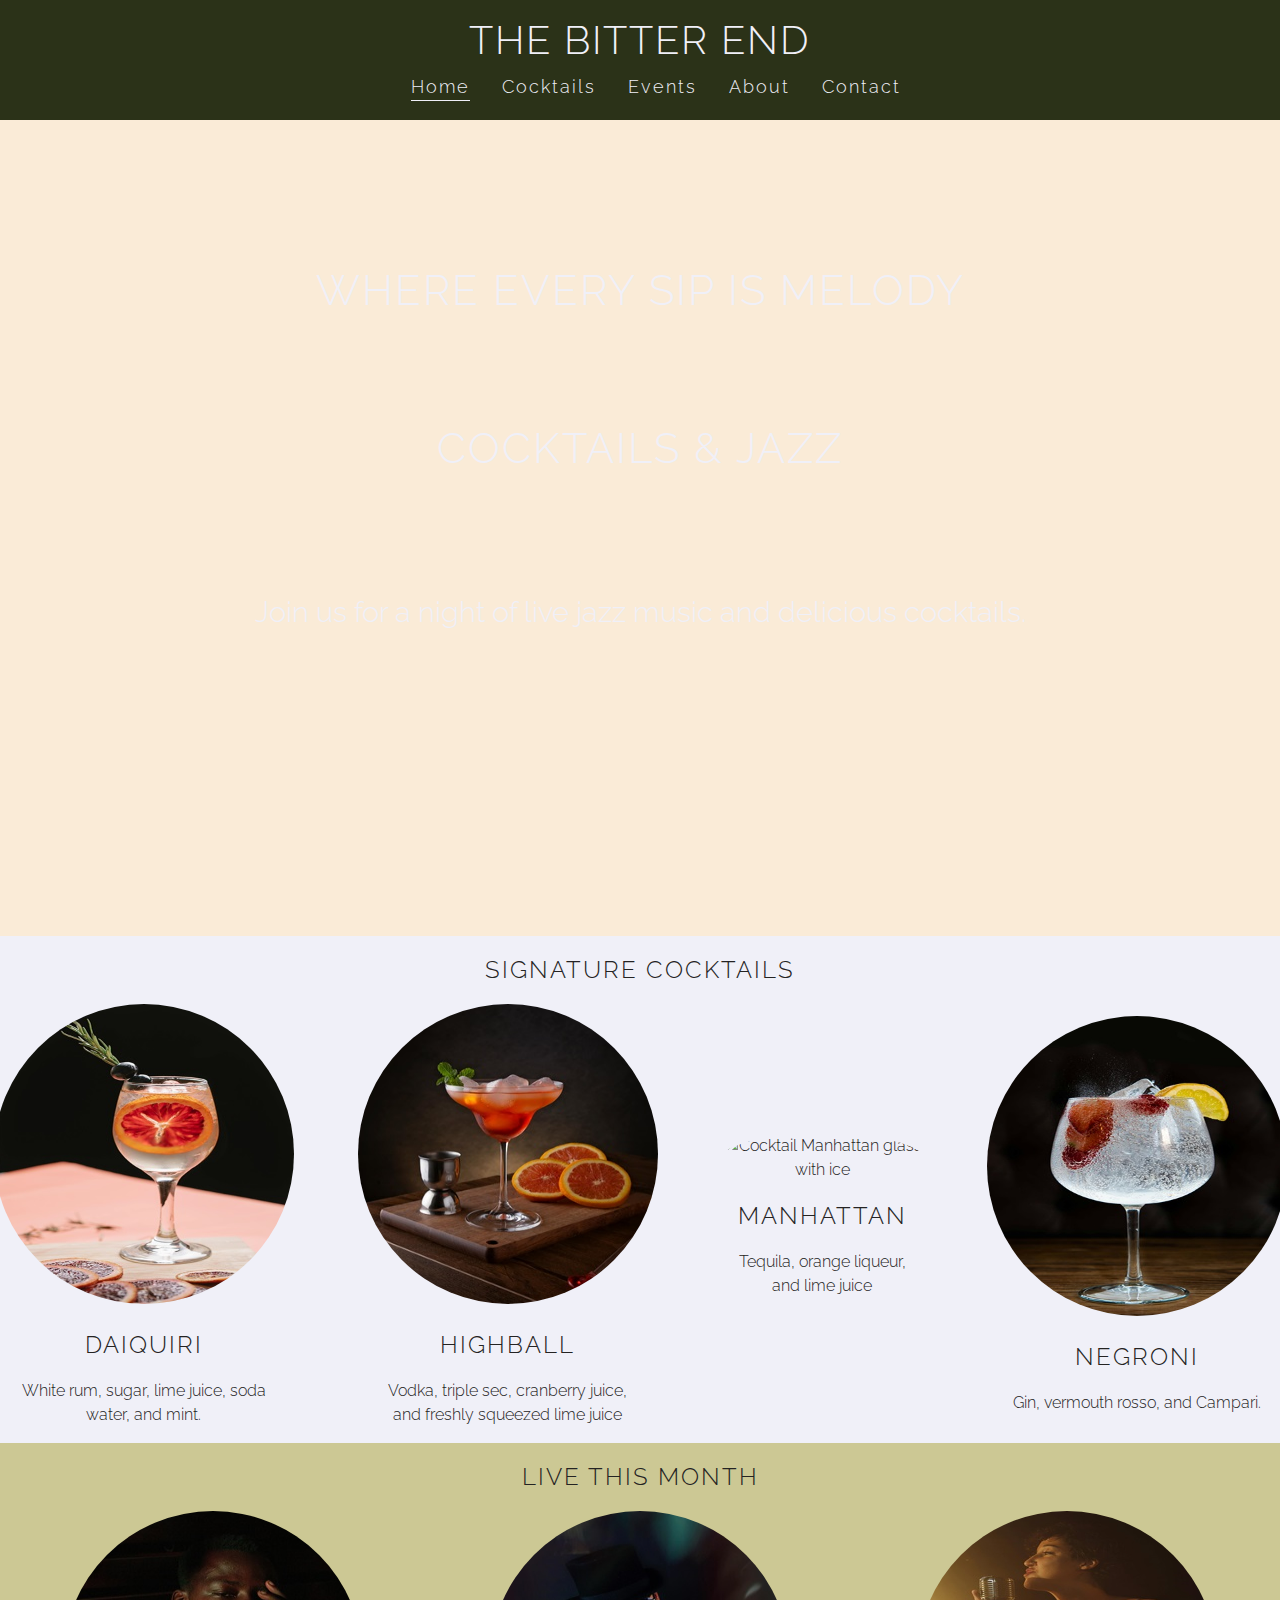
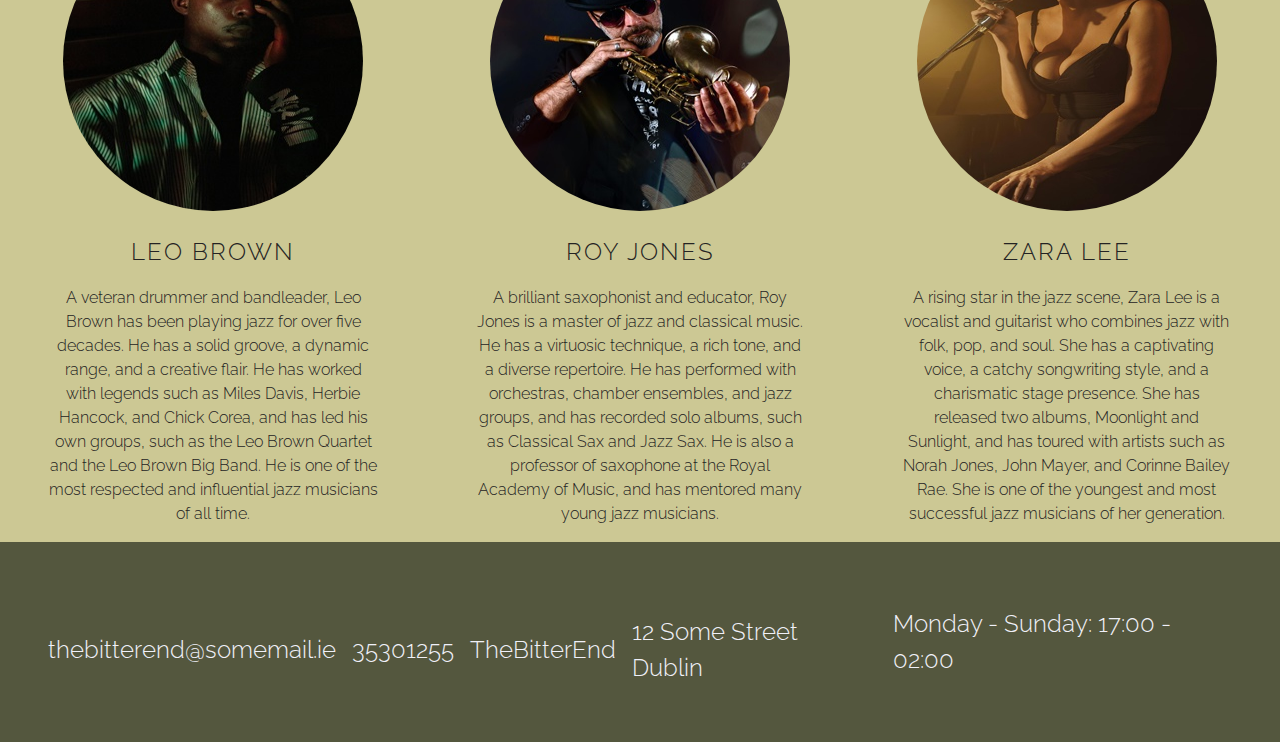
==== commit 376573f6: "Change image files name to lowercase and all image links in index.html file" ====
--- a/index.html
+++ b/index.html
@@ -22,8 +22,7 @@
     <link rel="apple-touch-icon" sizes="180x180" href="assets/favicon/apple-touch-icon.png">
     <link rel="icon" type="image/png" sizes="32x32" href="assets/favicon/favicon-32x32.png">
     <link rel="icon" type="image/png" sizes="16x16" href="assets/favicon/favicon-16x16.png">
-    <link rel="manifest" href="/site.webmanifest">
-
+    <link rel="manifest" href="assets/favicon/site.webmanifest">
     <!--Stylesheet links-->
 
     <link rel="stylesheet" href="assets/css/style.css" type="text/css">
@@ -77,7 +76,7 @@
             <div id="drink-container">
                 <div class="drink-text">
                     <figure>
-                        <img src="assets/images/Daiquiri.jpg" alt="Cocktail Daiquiri in glass with ice"
+                        <img src="assets/images/daiquiri.jpg" alt="Cocktail Daiquiri in glass with ice"
                             class="round-images">
                     </figure>
                     <h3 class="heading">Daiquiri</h3>
@@ -86,7 +85,7 @@
 
                 <div class="drink-text">
                     <figure>
-                        <img src="assets/images/Highball.jpg" alt="Cocktail Highball in glass with ice"
+                        <img src="assets/images/highball.jpg" alt="Cocktail Highball in glass with ice"
                             class="round-images">
                     </figure>
                     <h3 class="heading">Highball</h3>
@@ -95,7 +94,7 @@
 
                 <div class="drink-text">
                     <figure>
-                        <img src="assets/images/Manhattan.jpg" alt="Cocktail Manhattan glass with ice"
+                        <img src="assets/images/manhattan.jpg" alt="Cocktail Manhattan glass with ice"
                             class="round-images">
                     </figure>
                     <h3 class="heading">Manhattan</h3>
@@ -104,7 +103,7 @@
 
                 <div class="drink-text">
                     <figure>
-                        <img src="assets/images/Negroni.jpeg" alt="Cocktail Negroni in glass with ice"
+                        <img src="assets/images/negroni.jpeg" alt="Cocktail Negroni in glass with ice"
                             class="round-images">
                     </figure>
                     <h3 class="heading">Negroni</h3>
@@ -121,7 +120,7 @@
             <div id="event-container">
                 <div class="event-text">
                     <figure>
-                        <img src="assets/images/Leo-Brown.jpg" alt="Artis Leo Brown" class="round-images">
+                        <img src="assets/images/leo-brown.jpg" alt="Artis Leo Brown" class="round-images">
                     </figure>
                     <h3 class="heading">Leo Brown</h3>
                     <p>A veteran drummer and bandleader, Leo Brown has been playing jazz for over five decades. He has a
@@ -133,7 +132,7 @@
 
                 <div class="event-text">
                     <figure>
-                        <img src="assets/images/Roy-Jones.jpg" alt="Artist Roy Jones" class="round-images">
+                        <img src="assets/images/roy-jones.jpg" alt="Artist Roy Jones" class="round-images">
                     </figure>
                     <h3 class="heading">Roy Jones</h3>
                     <p>A brilliant saxophonist and educator, Roy Jones is a master of jazz and classical music. He has a
@@ -145,7 +144,7 @@
 
                 <div class="event-text">
                     <figure>
-                        <img src="assets/images/Zara-Lee.jpg" alt="Artis Zara Lee" class="round-images">
+                        <img src="assets/images/zara-lee.jpg" alt="Artis Zara Lee" class="round-images">
                     </figure>
                     <h3 class="heading">Zara Lee</h3>
                     <p>A rising star in the jazz scene, Zara Lee is a vocalist and guitarist who combines jazz with
@@ -214,11 +213,6 @@
     <!--Kit for FontAwesome-->
 
     <script src="https://kit.fontawesome.com/b5858c5905.js" crossorigin="anonymous"></script>
-
-    <!--Link to JavaScript file-->
-
-    <script src="assets/js/script.js"></script>
-
 </body>
 
 </html>--- a/assets/css/style.css
+++ b/assets/css/style.css
@@ -45,10 +45,10 @@
     color: #f0f0f8;
 }
 
-#logo {    
+#logo {
     padding: 10px 10px 4px 10px;
     font-weight: 300;
-    margin: 0 10px;    
+    margin: 0 10px;
 }
 
 /* Navigation menu */
@@ -56,7 +56,7 @@
     /* Remove underline from links */
     text-decoration: none;
     display: block;
-    width: 70%;    
+    width: 70%;
 }
 
 li>a {
@@ -84,7 +84,7 @@
     font-size: 25px;
     cursor: pointer;
     color: #f0f0f8;
-    padding-top: 5px;
+    padding-top: 12px;
 }
 
 /* Style Navigation menu */
@@ -226,8 +226,7 @@
 }
 
 /* Style for drink-menu page */
-#menu-container h2 {
-    text-decoration-line: underline;
+#menu-container h2 {    
     font-size: 200%;
 }
 
@@ -248,10 +247,6 @@
 #about-image {
     width: 100%;
     height: 200px;
-}
-
-.about-heading {
-    text-decoration-line: underline;
 }
 
 /* Contact.html page */
@@ -261,7 +256,7 @@
     background-size: cover;
     background-position: 75%;
     padding: 10px;
-    flex-grow: 1;
+    margin-top: 10px;
 }
 
 form {
@@ -312,7 +307,6 @@
     background-size: cover;
     padding: 10px;
     flex-grow: 1;
-
 }
 
 #confirmation-message {
@@ -348,13 +342,8 @@
     border: 1px solid #242323;
 }
 
-table a {
-    text-decoration: none;
+table a {    
     color: #242323;
-}
-
-.hide {
-    display: none;
 }
 
 #event-page h2,
@@ -378,7 +367,7 @@
         padding: 0 2rem;
         height: 120px;
     }
-    
+
     #top-nav a {
         width: 100%;
     }
@@ -408,6 +397,7 @@
         margin-left: 2rem;
         color: #f0f0f8;
     }
+
     /* Hide icon bars */
     .nav-toggle-label {
         display: none;
@@ -434,94 +424,6 @@
     #hero-text p {
         font-size: 200%;
     }
-
-    /* Styles for events.html page */
-    table {
-        text-align: center;
-        margin: 120px auto;
-    }
-
-    td {
-        width: 300px;
-        height: 75px;
-    }
-
-    #event-page {
-        max-width: 940px;
-        margin: 0 auto;
-        height: 800px;
-    }
-
-    #event-page h4 {
-        font-size: 20px;
-    }
-
-    #event-page h2 {
-        font-size: 36px;
-    }
-
-    #event-page h3 {
-        font-size: 24px;
-    }
-
-    table a:hover {
-        color:#ccc894;
-    }
-
-    /* Drink menu page */
-    /* Styles for drinks.html page*/
-    #menu-container {
-        margin-top: 90px;
-    }
-
-    /* About.html page */
-    #about-image {
-        width: 100%;
-        height: 650px;
-    }
-
-    /* Contact.html page */
-    #contact-form {
-        background-position: center;
-        position: relative;
-        height: 900px;
-    }
-
-    form {
-        max-width: 400px;
-        position: absolute;
-        left: 15%;
-        top: 150px;
-        padding: 0 20px 10px 20px;
-    }
-
-    /* Confirmation page */
-    #confirmation-page {
-        height: 900px;
-        background-position: center;
-        background-repeat: no-repeat;
-        background-size: 100% 100%;
-    }
-
-    #confirmation-message {
-        position: absolute;
-        top: 40%;
-        left: 50%;
-        transform: translate(-50%, -50%);
-        max-width: 800px;
-    }
-
-    .button:hover {
-        background-color: #ccc894;
-    }
-    /* Footer */
-#contact-container {
-    font-size: 150%;
-}
-}
-
-/* For Extra Large Devices (Large Laptops/Desktops) 1200px and up */
-@media (min-width: 1200px) {
 
     /* Drinks and event section*/
     #drink-container,
@@ -530,12 +432,109 @@
         flex-direction: row;
         justify-content: space-evenly;
         align-items: center;
+        flex-wrap: wrap;
     }
 
     .drink-text,
     .event-text {
         width: 50%;
         padding: 0 2rem;
+    }
+
+    /* Styles for events.html page */
+    table {
+        text-align: center;
+        margin: 120px auto;
+    }
+
+    td {
+        width: 300px;
+        height: 75px;
+    }
+
+    #event-page {
+        max-width: 940px;
+        margin: 0 auto;
+        height: 800px;
+    }
+
+    #event-page h4 {
+        font-size: 20px;
+    }
+
+    #event-page h2 {
+        font-size: 36px;
+    }
+
+    #event-page h3 {
+        font-size: 24px;
+    }
+
+    table a:hover {
+        color: #ccc894;
+    }
+
+    /* Drink menu page */
+    /* Styles for drinks.html page*/
+    #menu-container {
+        margin-top: 90px;
+    }
+
+    /* About.html page */
+    #about-image {
+        width: 100%;
+        height: 650px;
+    }
+
+    /* Contact.html page */
+    #contact-form {
+        background-position: center;
+        position: relative;
+        height: 900px;
+    }
+
+    form {
+        max-width: 400px;
+        position: absolute;
+        left: 15%;
+        top: 150px;
+        padding: 0 20px 10px 20px;
+    }
+
+    /* Confirmation page */
+    #confirmation-page {
+        height: 900px;
+        background-position: center;
+        background-repeat: no-repeat;
+        background-size: 100% 100%;
+    }
+
+    #confirmation-message {
+        position: absolute;
+        top: 40%;
+        left: 50%;
+        transform: translate(-50%, -50%);
+        max-width: 800px;
+    }
+
+    .button:hover {
+        background-color: #ccc894;
+    }
+
+    /* Footer */
+    #contact-container {
+        font-size: 150%;
+    }
+
+}
+
+/* For Extra Large Devices (Large Laptops/Desktops) 1200px and up */
+@media (min-width: 1200px) {
+
+    /* Drinks and event section*/
+    #drink-container,
+    #event-container {
+        flex-wrap: nowrap;
     }
 
     /*Footer */
